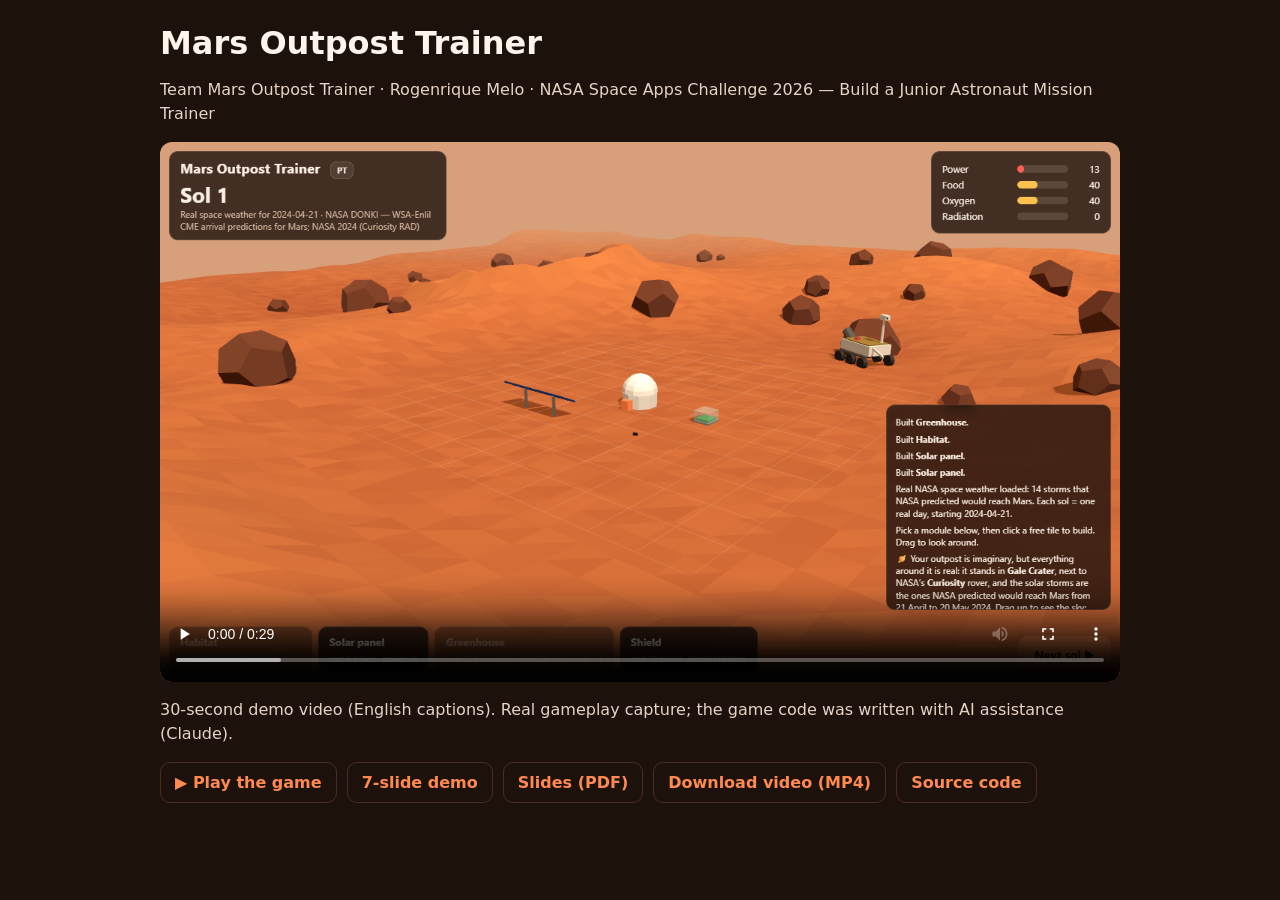
==== demo/index.html @ 2ecbe934 "Add Space Apps demo (30 s video, 7 slides, PDF) and submission texts Co-Authored-By: Claude Opus 5.5" ====
<!doctype html>
<html lang="en">
<head>
<meta charset="utf-8">
<meta name="viewport" content="width=device-width,initial-scale=1">
<title>Mars Outpost Trainer — Demo</title>
<style>
  body { margin: 0; background: #1d110c; color: #fff4ea; font-family: "Segoe UI", system-ui, sans-serif; }
  main { max-width: 960px; margin: 0 auto; padding: 24px 16px 48px; }
  h1 { margin: 0 0 4px; font-size: 32px; }
  p { color: #e6d3c4; line-height: 1.5; }
  video { width: 100%; border-radius: 12px; background: #000; display: block; }
  a { color: #ff8a50; }
  .links { display: flex; flex-wrap: wrap; gap: 10px; margin: 16px 0; }
  .links a { border: 1px solid #4a2c1f; border-radius: 10px; padding: 10px 14px; text-decoration: none; font-weight: 600; }
</style>
</head>
<body>
<main>
  <h1>Mars Outpost Trainer</h1>
  <p>Team Mars Outpost Trainer · Rogenrique Melo · NASA Space Apps Challenge 2026 — Build a Junior Astronaut Mission Trainer</p>
  <video controls playsinline preload="metadata" poster="img/02-base.png">
    <source src="demo.webm" type="video/webm">
    <source src="demo.mp4" type="video/mp4">
  </video>
  <p>30-second demo video (English captions). Real gameplay capture; the game code was written with AI assistance (Claude).</p>
  <div class="links">
    <a href="../">▶ Play the game</a>
    <a href="slides.html">7-slide demo</a>
    <a href="slides.pdf">Slides (PDF)</a>
    <a href="demo.mp4" download>Download video (MP4)</a>
    <a href="https://github.com/ilustrandodadosdev/mars-outpost-trainer">Source code</a>
  </div>
</main>
</body>
</html>
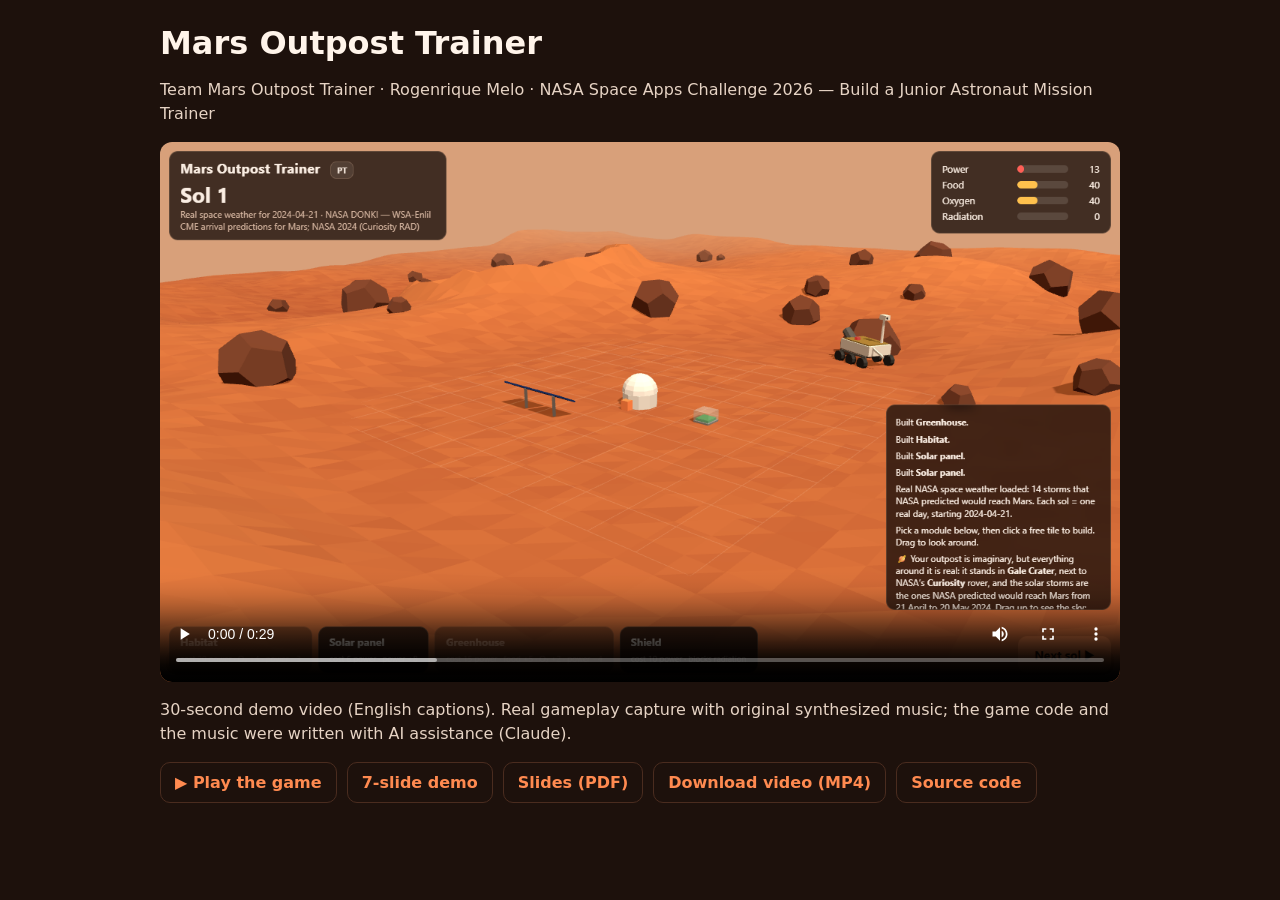
==== commit a85e42aa: "Demo video: original synthesized soundtrack, H.264/AAC mp4 and VP9/Opus webm Co-Authored-By: Claude " ====
--- a/demo/index.html
+++ b/demo/index.html
@@ -23,7 +23,7 @@
     <source src="demo.webm" type="video/webm">
     <source src="demo.mp4" type="video/mp4">
   </video>
-  <p>30-second demo video (English captions). Real gameplay capture; the game code was written with AI assistance (Claude).</p>
+  <p>30-second demo video (English captions). Real gameplay capture with original synthesized music; the game code and the music were written with AI assistance (Claude).</p>
   <div class="links">
     <a href="../">▶ Play the game</a>
     <a href="slides.html">7-slide demo</a>
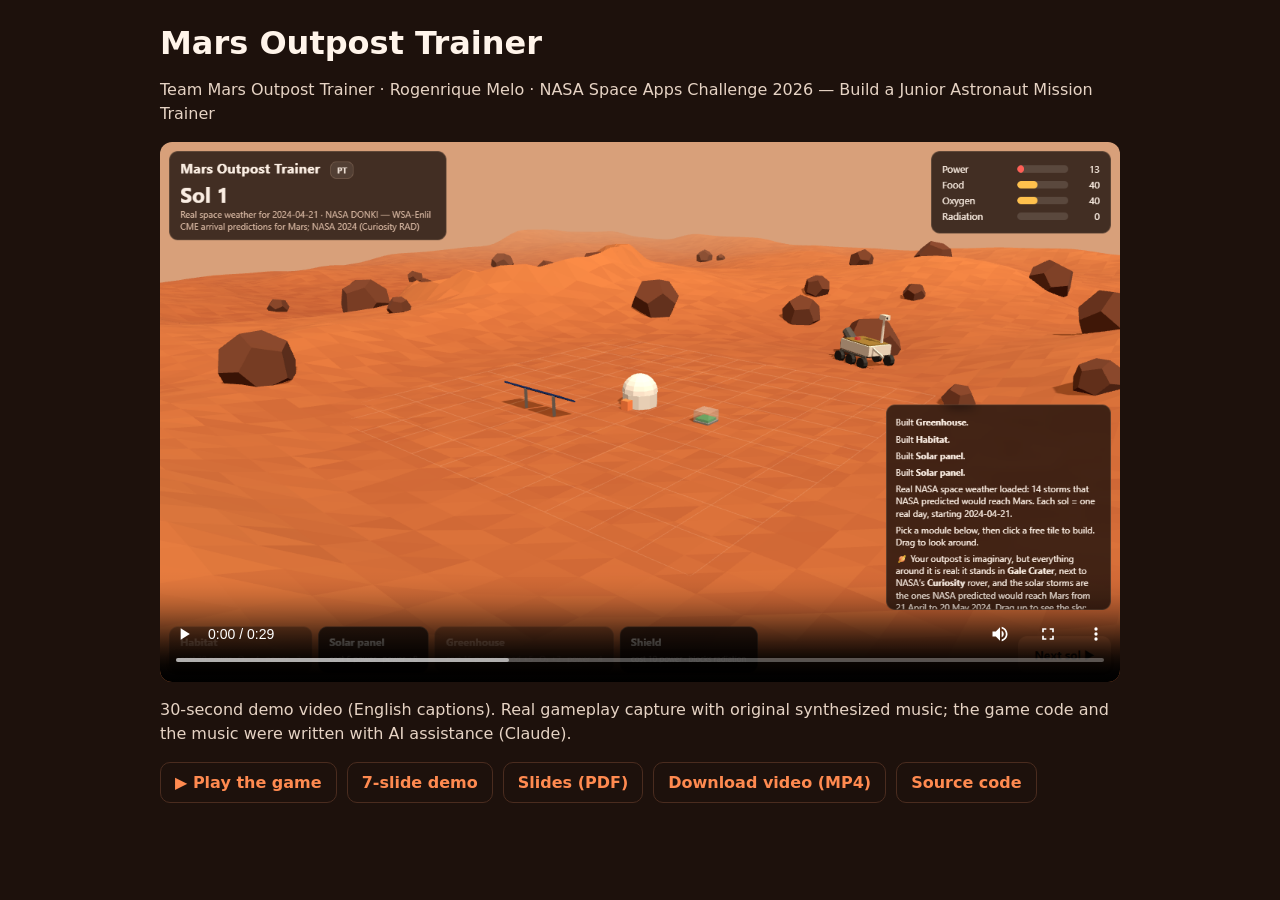
==== commit 590104dc: "Demo video: standard yuv420p (tv range) so the webm decodes in Chrome; mp4 first Co-Authored-By: Cla" ====
--- a/demo/index.html
+++ b/demo/index.html
@@ -20,8 +20,8 @@
   <h1>Mars Outpost Trainer</h1>
   <p>Team Mars Outpost Trainer · Rogenrique Melo · NASA Space Apps Challenge 2026 — Build a Junior Astronaut Mission Trainer</p>
   <video controls playsinline preload="metadata" poster="img/02-base.png">
+    <source src="demo.mp4" type="video/mp4">
     <source src="demo.webm" type="video/webm">
-    <source src="demo.mp4" type="video/mp4">
   </video>
   <p>30-second demo video (English captions). Real gameplay capture with original synthesized music; the game code and the music were written with AI assistance (Claude).</p>
   <div class="links">
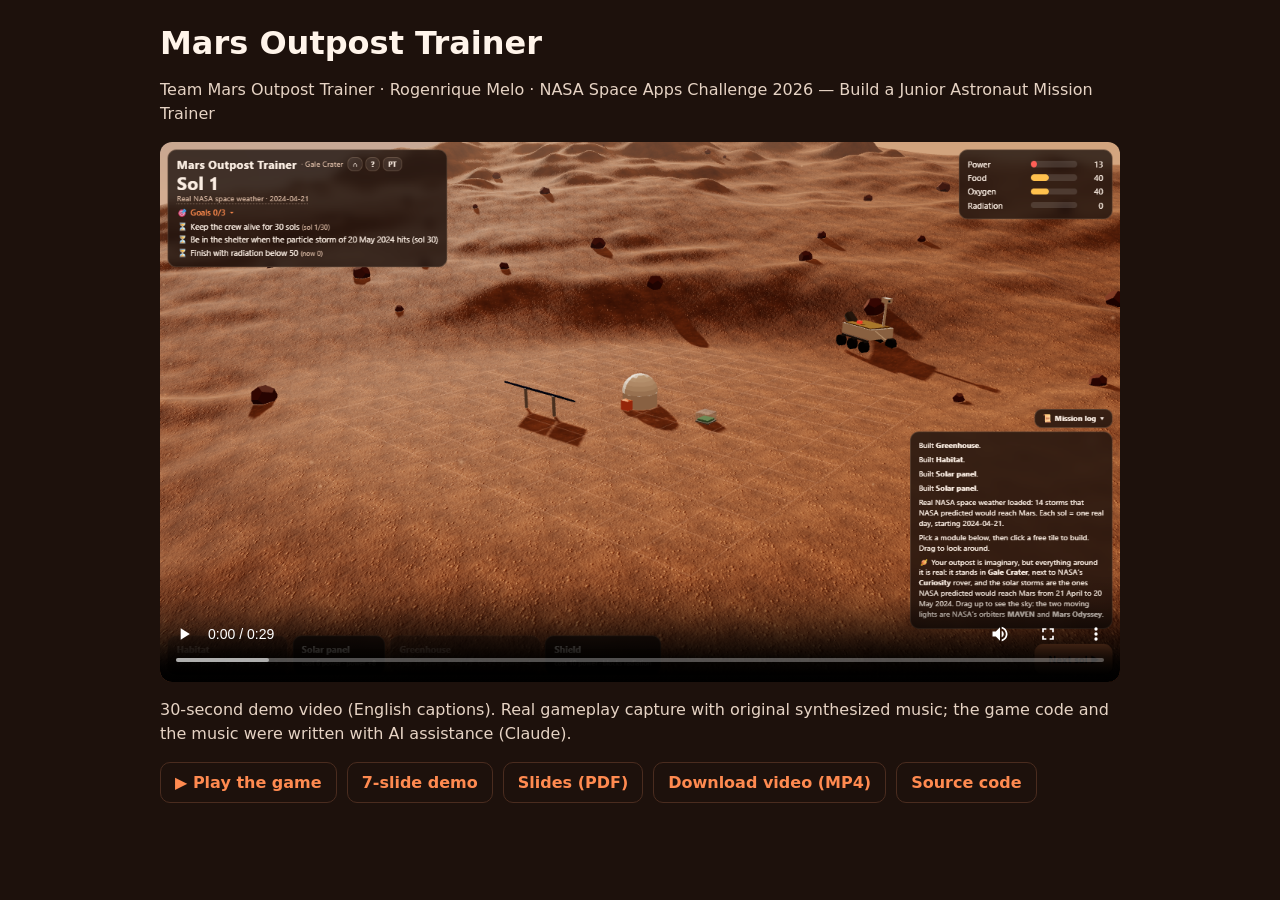
==== commit 523d4a78: "Demo nova, slides e PDF atualizados com divulgação de IA - Demo de 29,96 s regravada com a versão at" ====
--- a/demo/index.html
+++ b/demo/index.html
@@ -1,4 +1,5 @@
 <!doctype html>
+<!-- Mars Outpost Trainer (NASA Space Apps 2026). Code written with AI assistance (Claude, Anthropic) and reviewed by the team. -->
 <html lang="en">
 <head>
 <meta charset="utf-8">
